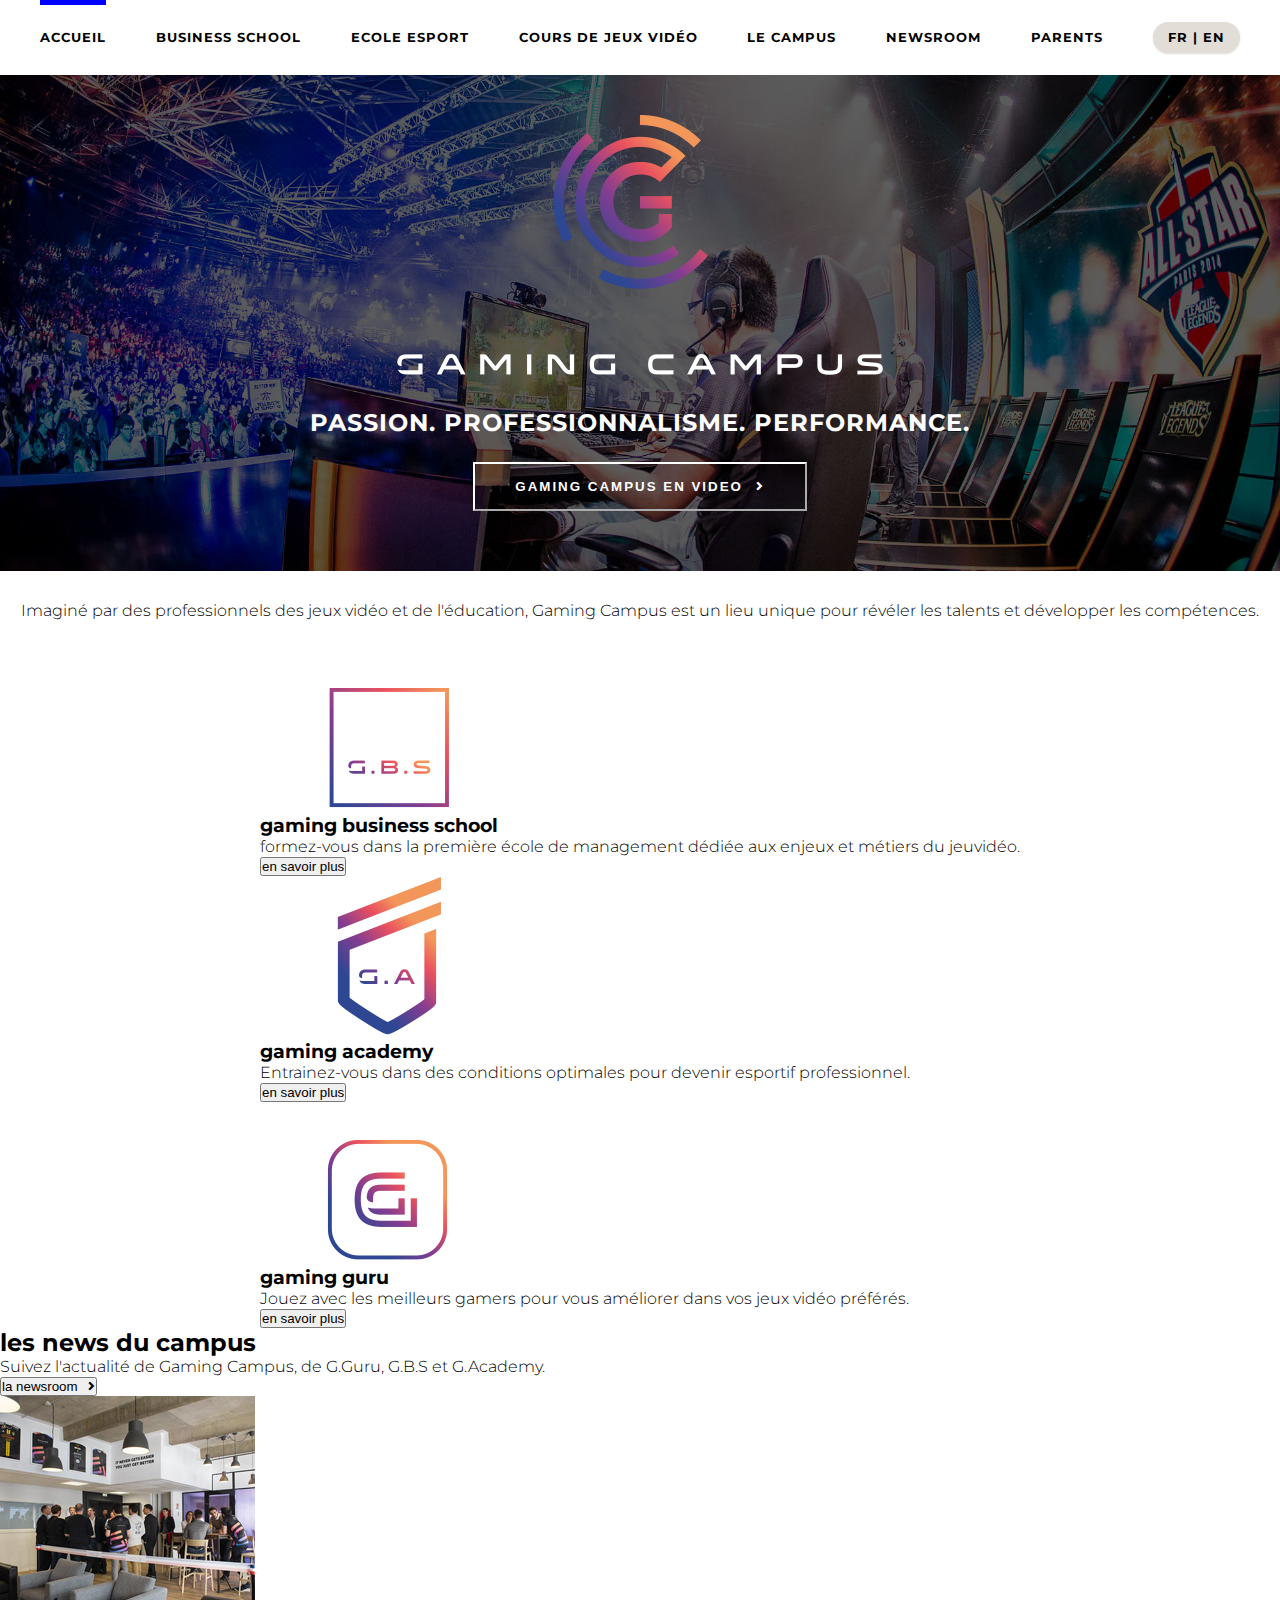
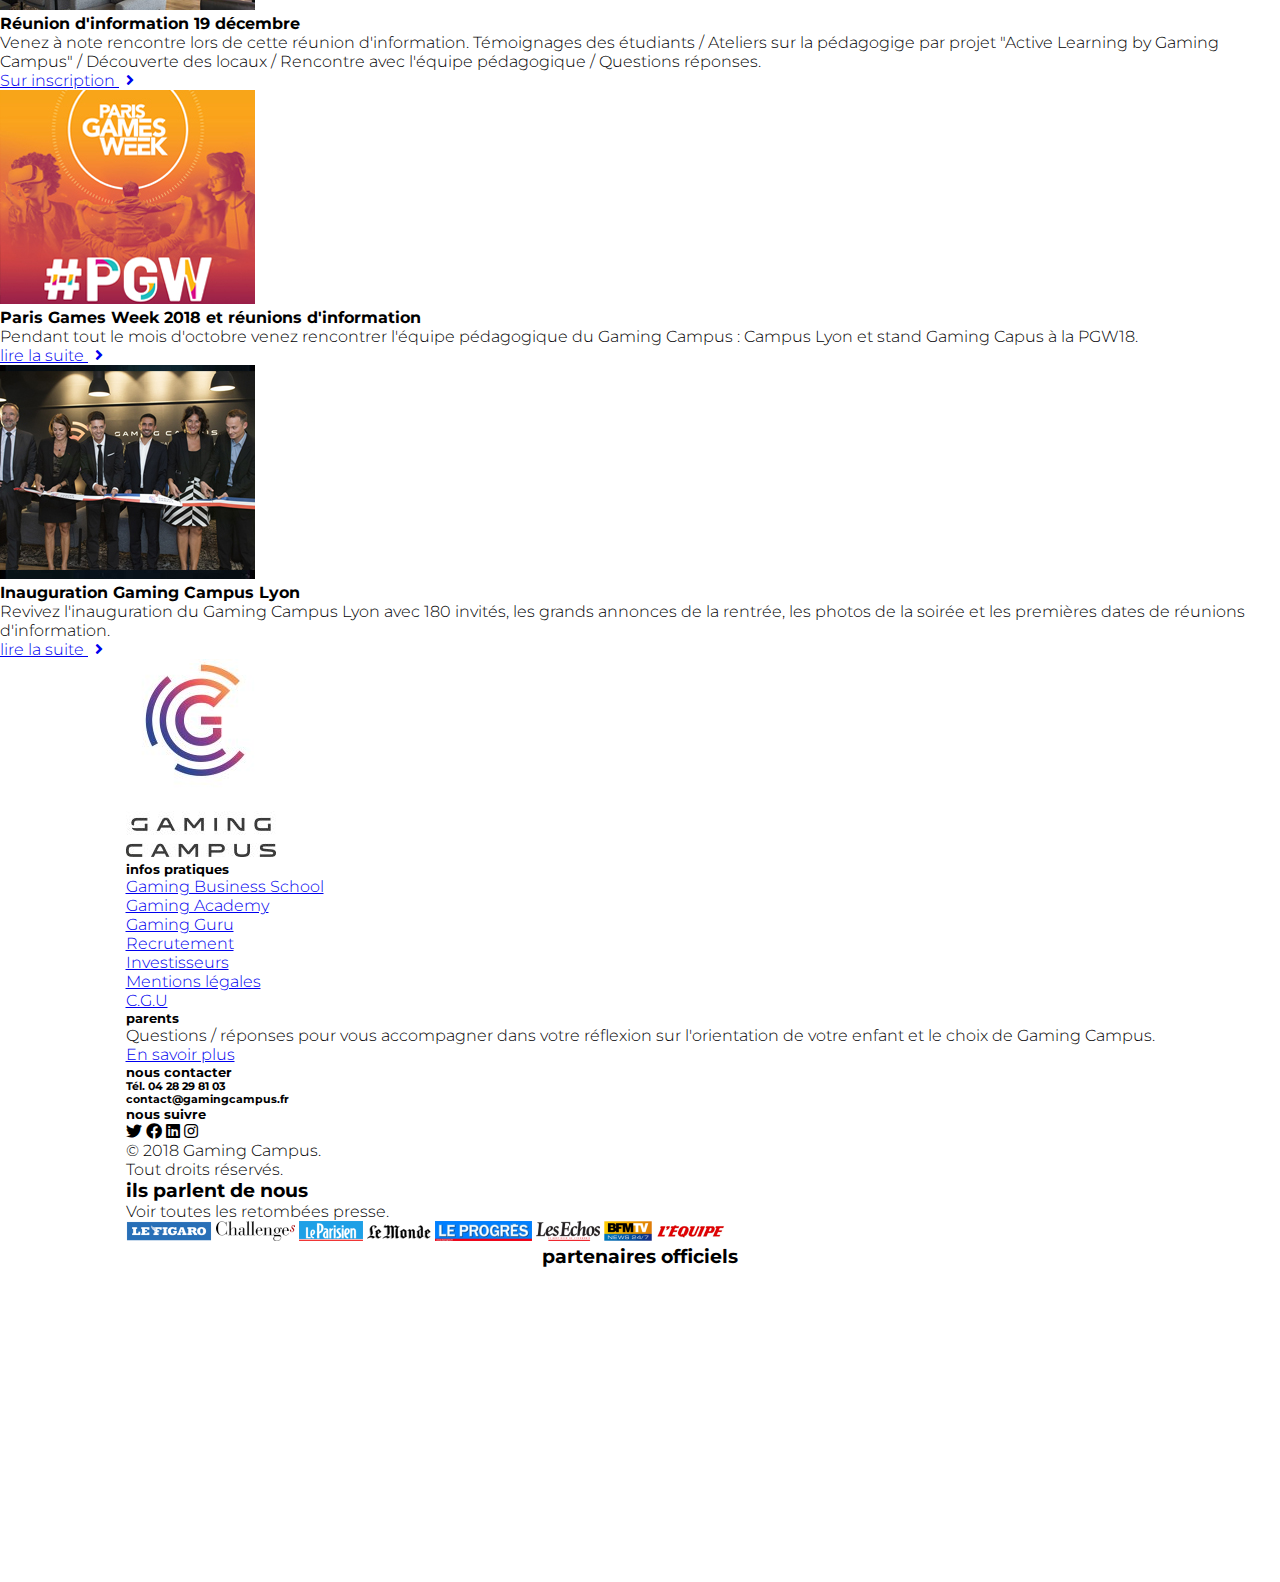
==== Gaming_campus_projet/index.html @ 938eead1 "Add files via upload" ====
<!DOCTYPE html>
<html lang="fr">

<head>
  <meta charset="UTF-8">
  <meta name="viewport" content="width=device-width, initial-scale=1.0">
  <meta http-equiv="X-UA-Compatible" content="ie=edge">

  <title>TP5 - Gaming Campus</title>

  <link rel="stylesheet" href="https://use.fontawesome.com/releases/v5.8.2/css/all.css">
  <link href="./style.css" rel="stylesheet">
</head>

<body>
  
  <nav class="navbar">
    <ul class="navbar_list">
      <li class="navbar-item active">Accueil</li>
      <li class="navbar-item">business school</li>
      <li class="navbar-item">ecole esport</li>
      <li class="navbar-item">cours de jeux vidéo</li>
      <li class="navbar-item">le campus</li>
      <li class="navbar-item">newsroom</li>
      <li class="navbar-item">parents</li>
      <li id="language">FR | EN</li>
    </ul>
  </nav>
  <header class="main-header">
      <img class="logo" src="./assets/img/logo-gc-hero.png" alt="logo">
      <div class="header-text">
        <h1 class="header-title">passion. professionnalisme. performance.</h1>
        <button class="header-btn">gaming campus en video <i class="fas fa-angle-right"></i></button>
      </div>
  </header>

  <div class="header-text">
    <p>Imaginé par des professionnels des jeux vidéo et de l'éducation, Gaming Campus est un lieu unique pour révéler
      les talents et développer les compétences.</p>
  </div>

  <section class="icon-part">
    <div class="icon-part-container">
      <div class="list-icon-part">
        <div class="lip-logo">
          <img src="./assets/img/logo-gbs-home.png" alt="logo GBS">
        </div>
        <h3>gaming business school</h3>
        <p>formez-vous dans la première école de management dédiée aux enjeux et métiers du jeuvidéo.</p>
        <button>en savoir plus</button>
      </div>
      <div class="list-icon-part">
        <div class="lip-logo">
          <img src="./assets/img/logo-ga-home.png" alt="logo gaming academy">
        </div>
        <h3>gaming academy</h3>
        <p>Entrainez-vous dans des conditions optimales pour devenir esportif professionnel.</p>
        <button>en savoir plus</button>
      </div>
      <div class="list-icon-part">
        <div class="lip-logo">
          <img src="./assets/img/logo-gg-home.png" alt="logo gaming guru">
        </div>
        <h3>gaming guru</h3>
        <p>Jouez avec les meilleurs gamers pour vous améliorer dans vos jeux vidéo préférés.</p>
        <button>en savoir plus</button>
      </div>
    </div>
  </section>

  <section class="news-part">
    <div class="header-news">
      <div class="left-part">
        <h2>les news du campus</h2>
        <p>Suivez l'actualité de Gaming Campus, de G.Guru, G.B.S et G.Academy.</p>
      </div>
      <div class="right-part">
        <button>la newsroom <i class="fas fa-angle-right"></i></button>
      </div>
    </div>
    <div class="main-news">
      <div class="main-news-container">
        <div>
          <div class="mn-pic">
            <img src="./assets/img/ri8decembre.jpg" alt="réunion d'information">
          </div>
          <h4>Réunion d'information 19 décembre</h4>
          <p>Venez à note rencontre lors de cette réunion d'information. Témoignages des étudiants / Ateliers sur la
            pédagogige par projet "Active Learning by Gaming Campus" / Découverte des locaux / Rencontre avec l'équipe
            pédagogique / Questions réponses.</p>
          <div class="link">
            <a href="#">Sur inscription <i class="fas fa-angle-right"></i></a>
          </div>
        </div>
        <div>
          <div class="mn-pic">
            <img src="./assets/img/pgw18home.jpg" alt="pgw 2018">
          </div>
          <h4>Paris Games Week 2018 et réunions d'information</h4>
          <p>Pendant tout le mois d'octobre venez rencontrer l'équipe pédagogique du Gaming Campus : Campus Lyon et
            stand Gaming Capus à la PGW18.</p>
          <div class="link">
            <a href="#">lire la suite <i class="fas fa-angle-right"></i></a>
          </div>
        </div>
        <div>
          <div class="mn-pic">
            <img src="./assets/img/inauguration_gaming_campus_photo.jpg" alt="inauguration GC Lyon">
          </div>
          <h4>Inauguration Gaming Campus Lyon</h4>
          <p>Revivez l'inauguration du Gaming Campus Lyon avec 180 invités, les grands annonces de la rentrée, les
            photos de la soirée et les premières dates de réunions d'information.</p>
          <div class="link">
            <a href="#">lire la suite <i class="fas fa-angle-right"></i></a>
          </div>
        </div>
      </div>
    </div>
  </section>

  <section class="contact">
    <div class="contact-container">
      <div class="contact-list">
        <div class="list">
          <div id="contact-img">
            <img src="./assets/img/logo-gc-footer.jpg" alt="logo-end">
          </div>
        </div>
        <div class="list">
          <h5>infos pratiques</h5>
          <ul class="infos-p">
            <li><a href="#">Gaming Business School</a></li>
            <li><a href="#">Gaming Academy</a></li>
            <li><a href="#">Gaming Guru</a></li>
            <li><a href="#">Recrutement</a></li>
            <li><a href="#">Investisseurs</a></li>
            <li><a href="#">Mentions légales</a></li>
            <li><a href="#">C.G.U</a></li>
          </ul>
        </div>
        <div class="list">
          <h5>parents</h5>
          <p>Questions / réponses pour vous accompagner dans votre réflexion sur l'orientation de votre enfant et le
            choix de Gaming Campus.</p>
          <a href="#">En savoir plus</a>
        </div>
        <div class="list">
          <h5>nous contacter</h5>
          <h6>Tél. 04 28 29 81 03</h6>
          <h6>contact@gamingcampus.fr</h6>
          <h5 class="network">nous suivre</h5>
          <div class="footer-logos">
            <i class="fab fa-twitter"></i>
            <i class="fab fa-facebook"></i>
            <i class="fab fa-linkedin"></i>
            <i class="fab fa-instagram"></i>
          </div>
          <p class="copyright">© 2018 Gaming Campus.</p>
          <p>Tout droits réservés.</p>
        </div>
      </div>
      <div class="contact-medias">
        <div class="medias-text">
          <h3>ils parlent de nous</h3>
          <p>Voir toutes les retombées presse.</p>
        </div>
        <div class="medias-logos">
          <span class="img">
            <img src="./assets/img/figaro.png" alt="le figaro">
          </span>
          <span class="img">
            <img src="./assets/img/challenges.png" alt="challenges">
          </span>
          <span class="img">
            <img src="./assets/img/leparisien.png" alt="le parisien">
          </span>
          <span class="img">
            <img src="./assets/img/lemonde.png" alt="le monde">
          </span>
          <span class="img">
            <img src="./assets/img/progres.png" alt="le progrès">
          </span>
          <span class="img">
            <img src="./assets/img/echos.png" alt="les echos">
          </span>
          <span class="img">
            <img src="./assets/img/bfm.png" alt="BFM tv">
          </span>
          <span class="img">
            <img src="./assets/img/lepoint.png" alt="l'équipe">
          </span>
          <div class="img">
          </div>
        </div>
  </section>

  <footer>
    <h3>partenaires officiels</h3>
    <ul>
      <li><img src="./assets/img/apollo.png" alt="apollo"></li>
      <li><img src="./assets/img/chiliz.png" alt="chiliz"></li>
      <li><img src="./assets/img/omen.png" alt="omen"></li>
      <li><img src="./assets/img/joa.png" alt="joa"></li>
      <li><img src="./assets/img/zol.png" alt="zol"></li>
      <li><img src="./assets/img/maxonomic.png" alt="maxndmic"></li>
      <li><img src="./assets/img/credit-mutuel.png" alt="credit mutuel"></li>
      <li><img src="./assets/img/talent-web.png" alt="TW"></li>
      <li><img src="./assets/img/ubisoft.png" alt="ubisoft"></li>
      <li><img src="./assets/img/vitality.png" alt="vitality"></li>
    </ul>
  </footer>
</body>
</html>
---- Gaming_campus_projet/style.css ----
@import url('https://fonts.googleapis.com/css2?family=Montserrat:ital,wght@0,100..900;1,100..900&display=swap');

* {
    margin: 0;
    padding: 0;
    box-sizing: border-box;
}
li {
    list-style: none;
}
body {
    font-family: "Montserrat", sans-serif;
    font-weight: 300;
    font-size: 1rem;
    display: flex;
    flex-direction: column;
    align-items: center;
    color: black;
}
.navbar {
    max-width: 1200px;
    width: 100%;
    margin: 22px auto;
}
.navbar_list{
    display: flex;
    flex-wrap: wrap;
    justify-content: space-between;
    align-items: center;
    gap: 15px;
}
.navbar-item {
    font-size: 0.8rem;
    font-weight: bold;
    letter-spacing: 1px;
    text-transform: uppercase;
}
.active {
    position: relative;
}
.active::before {
    content: "";
    position: absolute;
    top: -30px;
    left: 0;
    height: 5px;
    width: 100%;
    color: blue;
    background-color: blue;

}
#language {
    background-color: rgb(226, 221, 215);
    border-radius: 30px;
    font-size: 0.8rem;
    font-weight: bold;
    letter-spacing: 1px;
    text-transform: upercase;
    text-align: center;
    padding: 8px 15px;
    box-shadow: 0 1px 2px 0 rgb(226, 221, 215);
}

.main-header {
    background-image: url("./assets/img/bg.jpg");
    background-repeat: no-repeat;
    background-size: cover;
    background-position: center;
    width: 100%;
}
.logo {
    text-align: center;
    display: block;
    margin: 0 auto;
    padding-top: 40px;
}
.header-text {
    text-align: center;
    padding: 30px 0;
}
.header-title {
    color: #ffffff;
    text-transform: uppercase;
    font-size: 1.5rem;
    font-weight: bold;
    letter-spacing: 1px;
}
.header-btn {
    text-align: center;
    padding: 15px 40px;
    margin-top: 25px;
    margin-bottom: 30px;
    color: #ffffff;
    font-weight: bold;
    text-transform: uppercase;
    letter-spacing: 2px;
    /* line-height: 1.4; */
    background-color: transparent;
    border-color: #ffffff;
    transition: all .3s ease;
    cursor: pointer;

}
.header-btn:hover{
    background-color: rgb(121, 169, 114);
    border: none;
}
.fa-angle-right {
    padding-left: 7px;
}
@media screen and (max-width: 425px) {
    body {
        text-align: center;
        font-weight: 200;
    }
    .navbar {
        max-width: 320px;
        /* margin: 10 auto; */
    }
    .navbar_list {
        flex-direction: column;
        justify-content: center;
        gap: 15px;
    }
}
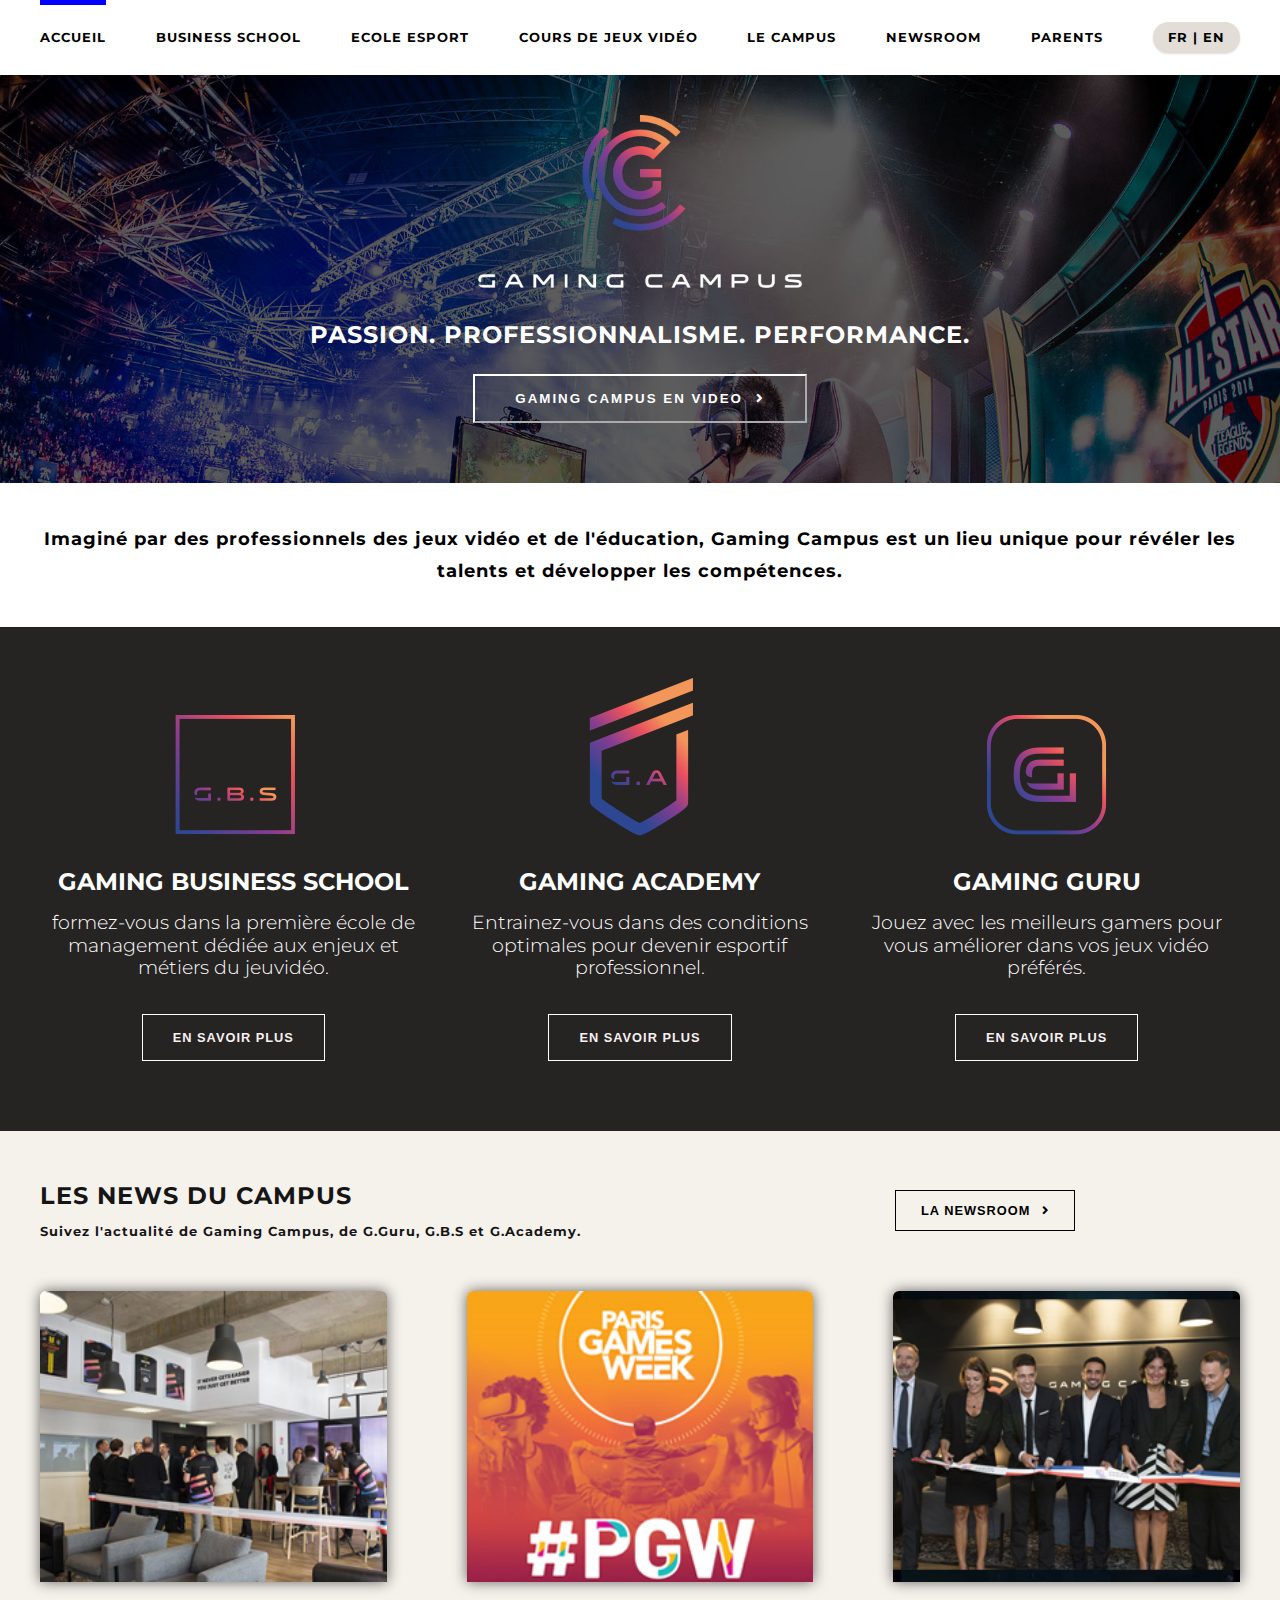
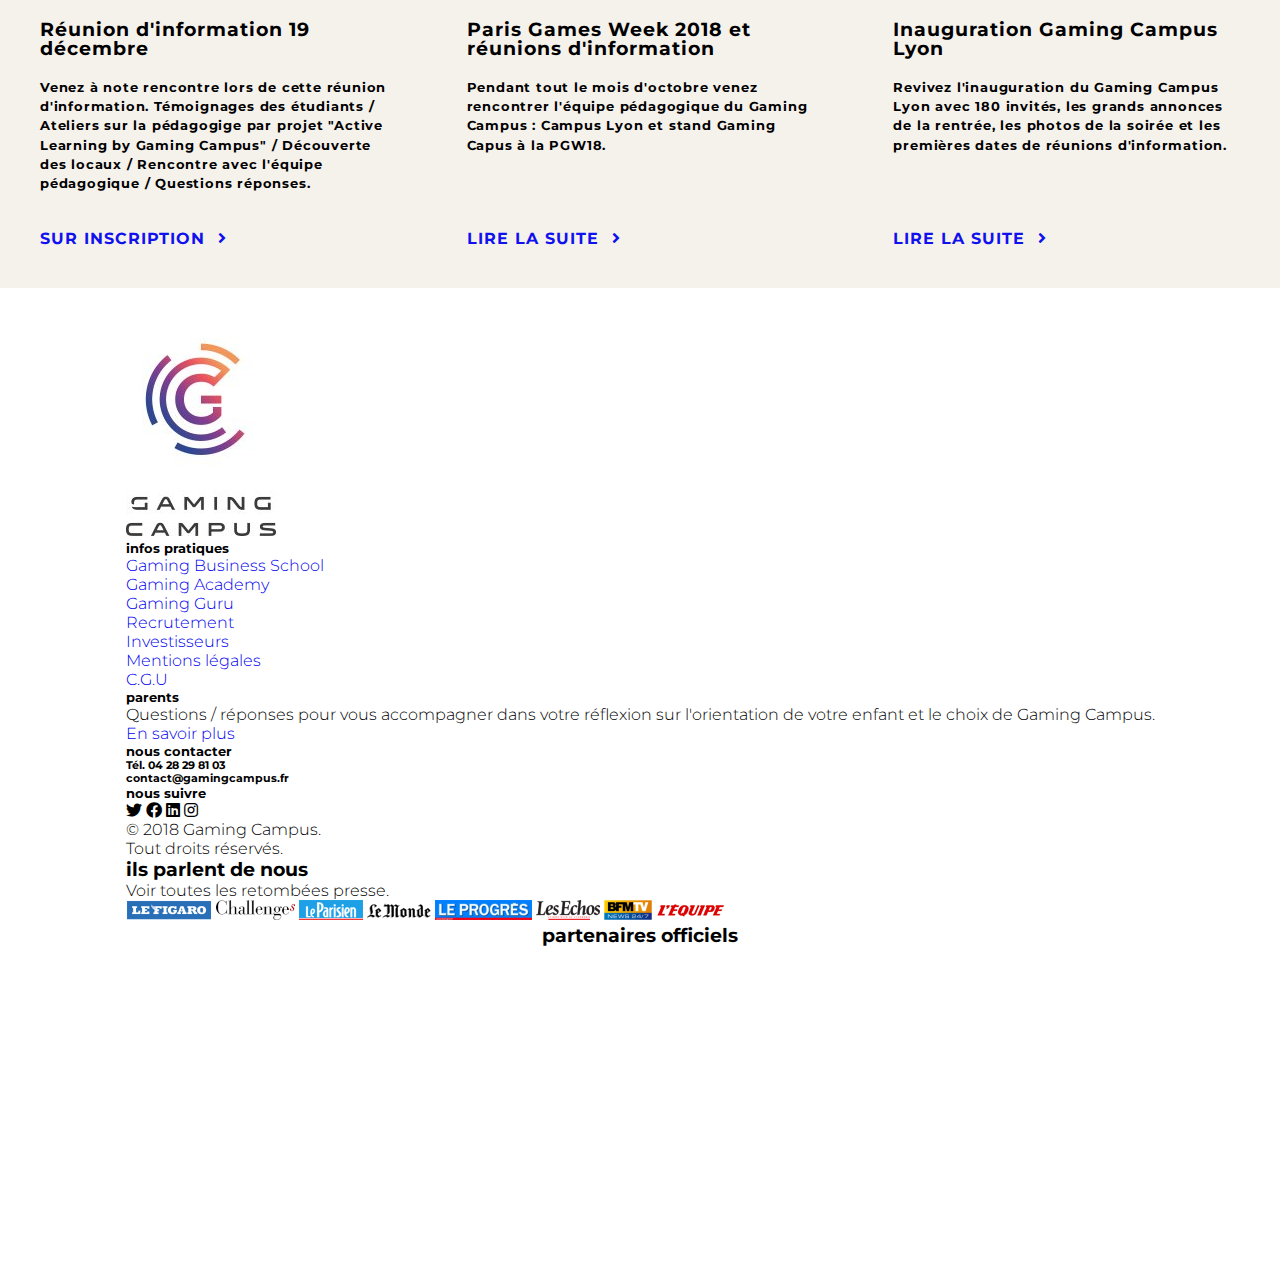
==== commit e4beeaf8: "envoi du projet" ====
--- a/Gaming_campus_projet/index.html
+++ b/Gaming_campus_projet/index.html
@@ -34,89 +34,99 @@
       </div>
   </header>
 
-  <div class="header-text">
-    <p>Imaginé par des professionnels des jeux vidéo et de l'éducation, Gaming Campus est un lieu unique pour révéler
-      les talents et développer les compétences.</p>
-  </div>
-
-  <section class="icon-part">
-    <div class="icon-part-container">
-      <div class="list-icon-part">
-        <div class="lip-logo">
-          <img src="./assets/img/logo-gbs-home.png" alt="logo GBS">
-        </div>
-        <h3>gaming business school</h3>
-        <p>formez-vous dans la première école de management dédiée aux enjeux et métiers du jeuvidéo.</p>
-        <button>en savoir plus</button>
-      </div>
-      <div class="list-icon-part">
-        <div class="lip-logo">
-          <img src="./assets/img/logo-ga-home.png" alt="logo gaming academy">
-        </div>
-        <h3>gaming academy</h3>
-        <p>Entrainez-vous dans des conditions optimales pour devenir esportif professionnel.</p>
-        <button>en savoir plus</button>
-      </div>
-      <div class="list-icon-part">
-        <div class="lip-logo">
-          <img src="./assets/img/logo-gg-home.png" alt="logo gaming guru">
-        </div>
-        <h3>gaming guru</h3>
-        <p>Jouez avec les meilleurs gamers pour vous améliorer dans vos jeux vidéo préférés.</p>
-        <button>en savoir plus</button>
+  <main>
+    <div class="container">
+      <div class="professinnel-info">
+        <p>Imaginé par des professionnels des jeux vidéo et de l'éducation, Gaming Campus est un lieu unique pour révéler
+          les talents et développer les compétences.</p>
       </div>
     </div>
-  </section>
-
-  <section class="news-part">
-    <div class="header-news">
-      <div class="left-part">
-        <h2>les news du campus</h2>
-        <p>Suivez l'actualité de Gaming Campus, de G.Guru, G.B.S et G.Academy.</p>
-      </div>
-      <div class="right-part">
-        <button>la newsroom <i class="fas fa-angle-right"></i></button>
+    <div class="icon-part">
+      <div class="icon-part-container">
+        <div class="list-icon-part">
+          <div class="lip-logo">
+            <img src="./assets/img/logo-gbs-home.png" alt="logo GBS">
+          </div>
+          <h3>gaming business school</h3>
+          <p>formez-vous dans la première école de management dédiée aux enjeux et métiers du jeuvidéo.</p>
+          <button>en savoir plus</button>
+        </div>
+        <div class="list-icon-part">
+          <div class="lip-logo">
+            <img src="./assets/img/logo-ga-home.png" alt="logo gaming academy">
+          </div>
+          <h3>gaming academy</h3>
+          <p>Entrainez-vous dans des conditions optimales pour devenir esportif professionnel.</p>
+          <button>en savoir plus</button>
+        </div>
+        <div class="list-icon-part">
+          <div class="lip-logo">
+            <img src="./assets/img/logo-gg-home.png" alt="logo gaming guru">
+          </div>
+          <h3>gaming guru</h3>
+          <p>Jouez avec les meilleurs gamers pour vous améliorer dans vos jeux vidéo préférés.</p>
+          <button>en savoir plus</button>
+        </div>
       </div>
     </div>
-    <div class="main-news">
-      <div class="main-news-container">
-        <div>
-          <div class="mn-pic">
-            <img src="./assets/img/ri8decembre.jpg" alt="réunion d'information">
-          </div>
-          <h4>Réunion d'information 19 décembre</h4>
-          <p>Venez à note rencontre lors de cette réunion d'information. Témoignages des étudiants / Ateliers sur la
-            pédagogige par projet "Active Learning by Gaming Campus" / Découverte des locaux / Rencontre avec l'équipe
-            pédagogique / Questions réponses.</p>
-          <div class="link">
-            <a href="#">Sur inscription <i class="fas fa-angle-right"></i></a>
-          </div>
-        </div>
-        <div>
-          <div class="mn-pic">
-            <img src="./assets/img/pgw18home.jpg" alt="pgw 2018">
-          </div>
-          <h4>Paris Games Week 2018 et réunions d'information</h4>
-          <p>Pendant tout le mois d'octobre venez rencontrer l'équipe pédagogique du Gaming Campus : Campus Lyon et
-            stand Gaming Capus à la PGW18.</p>
-          <div class="link">
-            <a href="#">lire la suite <i class="fas fa-angle-right"></i></a>
-          </div>
-        </div>
-        <div>
-          <div class="mn-pic">
-            <img src="./assets/img/inauguration_gaming_campus_photo.jpg" alt="inauguration GC Lyon">
-          </div>
-          <h4>Inauguration Gaming Campus Lyon</h4>
-          <p>Revivez l'inauguration du Gaming Campus Lyon avec 180 invités, les grands annonces de la rentrée, les
-            photos de la soirée et les premières dates de réunions d'information.</p>
-          <div class="link">
-            <a href="#">lire la suite <i class="fas fa-angle-right"></i></a>
-          </div>
-        </div>
-      </div>
-    </div>
-  </section>
+    <section class="news-part">
+      <div class="header-news">
+        <div class="left-part">
+          <h2>les news du campus</h2>
+          <p>Suivez l'actualité de Gaming Campus, de G.Guru, G.B.S et G.Academy.</p>
+        </div>
+        <div class="right-part">
+          <button>la newsroom <i class="fas fa-angle-right"></i></button>
+        </div>
+      </div>
+      <div class="main-news">
+        <div class="main-news-container">
+          <div class="card">
+            <div class="mn-pic">
+              <img src="./assets/img/ri8decembre.jpg" alt="réunion d'information">
+            </div>
+            <div>
+              <h4>Réunion d'information 19 décembre</h4>
+              <p>Venez à note rencontre lors de cette réunion d'information. Témoignages des étudiants / Ateliers sur la
+              pédagogige par projet "Active Learning by Gaming Campus" / Découverte des locaux / Rencontre avec l'équipe
+              pédagogique / Questions réponses.</p>
+            </div>
+            <div class="link">
+              <a href="#">Sur inscription <i class="fas fa-angle-right"></i></a>
+            </div>
+          </div>
+          <div class="card">
+            <div class="mn-pic">
+              <img src="./assets/img/pgw18home.jpg" alt="pgw 2018">
+            </div>
+            <div>
+              <h4>Paris Games Week 2018 et réunions d'information</h4>
+              <p>Pendant tout le mois d'octobre venez rencontrer l'équipe pédagogique du Gaming Campus : Campus Lyon et
+              stand Gaming Capus à la PGW18.</p>
+            </div>
+            <div class="link">
+              <a href="#">lire la suite <i class="fas fa-angle-right"></i></a>
+            </div>
+          </div>
+          <div class="card">
+            <div class="mn-pic">
+              <img src="./assets/img/inauguration_gaming_campus_photo.jpg" alt="inauguration GC Lyon">
+            </div>
+            <div>
+              <h4>Inauguration Gaming Campus Lyon</h4>
+              <p>Revivez l'inauguration du Gaming Campus Lyon avec 180 invités, les grands annonces de la rentrée, les
+              photos de la soirée et les premières dates de réunions d'information.</p>
+            </div>
+            <div class="link">
+              <a href="#">lire la suite <i class="fas fa-angle-right"></i></a>
+            </div>
+          </div>
+        </div>
+      </div>
+    </section>
+  </main>
+
+
 
   <section class="contact">
     <div class="contact-container">
--- a/Gaming_campus_projet/style.css
+++ b/Gaming_campus_projet/style.css
@@ -1,125 +1,384 @@
-@import url('https://fonts.googleapis.com/css2?family=Montserrat:ital,wght@0,100..900;1,100..900&display=swap');
-
-* {
-    margin: 0;
-    padding: 0;
-    box-sizing: border-box;
-}
-li {
-    list-style: none;
-}
-body {
-    font-family: "Montserrat", sans-serif;
-    font-weight: 300;
-    font-size: 1rem;
-    display: flex;
-    flex-direction: column;
-    align-items: center;
-    color: black;
-}
-.navbar {
-    max-width: 1200px;
-    width: 100%;
-    margin: 22px auto;
-}
-.navbar_list{
-    display: flex;
-    flex-wrap: wrap;
-    justify-content: space-between;
-    align-items: center;
-    gap: 15px;
-}
-.navbar-item {
-    font-size: 0.8rem;
-    font-weight: bold;
-    letter-spacing: 1px;
-    text-transform: uppercase;
-}
-.active {
-    position: relative;
-}
-.active::before {
-    content: "";
-    position: absolute;
-    top: -30px;
-    left: 0;
-    height: 5px;
-    width: 100%;
-    color: blue;
-    background-color: blue;
-
-}
-#language {
-    background-color: rgb(226, 221, 215);
-    border-radius: 30px;
-    font-size: 0.8rem;
-    font-weight: bold;
-    letter-spacing: 1px;
-    text-transform: upercase;
-    text-align: center;
-    padding: 8px 15px;
-    box-shadow: 0 1px 2px 0 rgb(226, 221, 215);
-}
-
-.main-header {
-    background-image: url("./assets/img/bg.jpg");
-    background-repeat: no-repeat;
-    background-size: cover;
-    background-position: center;
-    width: 100%;
-}
-.logo {
-    text-align: center;
-    display: block;
-    margin: 0 auto;
-    padding-top: 40px;
-}
-.header-text {
-    text-align: center;
-    padding: 30px 0;
-}
-.header-title {
-    color: #ffffff;
-    text-transform: uppercase;
-    font-size: 1.5rem;
-    font-weight: bold;
-    letter-spacing: 1px;
-}
-.header-btn {
-    text-align: center;
-    padding: 15px 40px;
-    margin-top: 25px;
-    margin-bottom: 30px;
-    color: #ffffff;
-    font-weight: bold;
-    text-transform: uppercase;
-    letter-spacing: 2px;
-    /* line-height: 1.4; */
-    background-color: transparent;
-    border-color: #ffffff;
-    transition: all .3s ease;
-    cursor: pointer;
-
-}
-.header-btn:hover{
-    background-color: rgb(121, 169, 114);
-    border: none;
-}
-.fa-angle-right {
-    padding-left: 7px;
-}
-@media screen and (max-width: 425px) {
-    body {
-        text-align: center;
-        font-weight: 200;
-    }
-    .navbar {
-        max-width: 320px;
-        /* margin: 10 auto; */
-    }
-    .navbar_list {
-        flex-direction: column;
-        justify-content: center;
-        gap: 15px;
-    }
+@import url('https://fonts.googleapis.com/css2?family=Montserrat:ital,wght@0,100..900;1,100..900&display=swap');
+
+* {
+    margin: 0;
+    padding: 0;
+    box-sizing: border-box;
+}
+li {
+    list-style: none;
+}
+body {
+    font-family: "Montserrat", sans-serif;
+    font-weight: 300;
+    font-size: 1rem;
+    display: flex;
+    flex-direction: column;
+    align-items: center;
+    color: black;
+    height: 100vh;
+    width: 100vw;
+}
+.navbar {
+    max-width: 1200px;
+    width: 100%;
+    margin: 22px auto;
+}
+.navbar_list{
+    display: flex;
+    flex-wrap: wrap;
+    justify-content: space-between;
+    align-items: center;
+    gap: 15px;
+}
+.navbar-item {
+    font-size: 0.8rem;
+    font-weight: bold;
+    letter-spacing: 1px;
+    text-transform: uppercase;
+}
+.active {
+    position: relative;
+}
+.active::before {
+    content: "";
+    position: absolute;
+    top: -30px;
+    left: 0;
+    height: 5px;
+    width: 100%;
+    color: blue;
+    background-color: blue;
+
+}
+#language {
+    background-color: rgb(226, 221, 215);
+    border-radius: 30px;
+    font-size: 0.8rem;
+    font-weight: bold;
+    letter-spacing: 1px;
+    text-transform: upercase;
+    text-align: center;
+    padding: 8px 15px;
+    box-shadow: 0 1px 2px 0 rgb(226, 221, 215);
+}
+/* header{
+    position: relative;
+} */
+
+.main-header {
+    background-image: url("./assets/img/bg.jpg");
+    background-repeat: no-repeat;
+    background-size: cover;
+    background-position: center;
+    width: 100%;
+    background-attachment: fixed;
+}
+.logo {
+    text-align: center;
+    display: block;
+    width: 400px;
+    margin: 0 auto;
+    padding-top: 40px;
+}
+.header-text {
+    text-align: center;
+    padding: 30px 0;
+}
+.header-title {
+    color: #ffffff;
+    text-transform: uppercase;
+    font-size: 1.5rem;
+    font-weight: bold;
+    letter-spacing: 1px;
+}
+.header-btn {
+    text-align: center;
+    padding: 15px 40px;
+    margin-top: 25px;
+    margin-bottom: 30px;
+    color: #ffffff;
+    font-weight: bold;
+    text-transform: uppercase;
+    letter-spacing: 2px;
+    /* line-height: 1.4; */
+    background-color: transparent;
+    border-color: #ffffff;
+    transition: all .3s ease;
+    cursor: pointer;
+
+}
+.header-btn:hover{
+    background-color: rgb(121, 169, 114);
+    border: none;
+}
+.fa-angle-right {
+    padding-left: 7px;
+}
+
+
+.container {
+    max-width: 1200px;
+    margin: 0 auto;
+}
+.professinnel-info {
+    text-align: center;
+    margin: 40px 0;
+}
+.professinnel-info p {
+    font-weight: bold;
+    font-size: 1.1rem;
+    letter-spacing: 1px;
+    line-height: 2rem;
+}
+
+.icon-part{
+    background-color: rgb(38, 35, 35);
+    width: 100vw;
+}
+.icon-part-container {
+    margin: 0 auto;
+    max-width: 1200px;
+    display: grid;
+    grid-template-columns: repeat(3, 1fr);
+    column-gap: 20px;
+    /* margin-top: 35px; */
+}
+.list-icon-part{
+    margin: 50px 0;
+    color: #ffffff;
+    text-align: center;
+}
+.lip-logo {
+    display: flex;
+    justify-content: center;
+}
+.list-icon-part h3 {
+    padding-top: 30px;
+    padding-bottom: 15px;
+    text-transform: uppercase;
+    font-size: 1.5rem;
+}
+.list-icon-part p {
+    font-size: 1.2rem;
+    line-height: 1.4rem;
+}
+.list-icon-part button {
+    margin-top: 35px;
+    text-align: center;
+    text-transform: uppercase;
+    font-size: 0.8rem;
+    background-color: transparent;
+    border: 1px solid #ffffff;
+    padding: 15px 30px;
+    color: #f7f1f1;
+    letter-spacing: 1px;
+    font-weight: bold;
+    margin-bottom: 20px;
+    transition: all .3s ease;
+    cursor: pointer;
+}
+.list-icon-part button:hover{
+    border: none;
+    background-color: rgb(121, 169, 114);
+}
+
+.news-part {
+    background-color: rgb(245 241 235);
+    width: 100vw;
+}
+.header-news {
+    max-width: 1200px;
+    margin: 0 auto;
+    display: grid;
+    grid-template-columns: 70% 30%;
+    align-items: center;
+    column-gap: 15px;
+    padding-top: 50px;
+}
+.left-part h2 {
+    text-transform: uppercase;
+    font-size: 1.5rem;
+    letter-spacing: 1px;
+    color: rgb(22, 21, 21);
+    /* line-height: 1.2px; */
+}
+.left-part p {
+    font-size: 0.8rem;
+    letter-spacing: 1px;
+    color: rgb(22, 21, 21);
+    font-weight: bold;
+    padding-top: 12px;
+    line-height: 1.2rem; 
+}
+.right-part button {
+    text-align: center;
+    background-color: transparent;
+    text-transform: uppercase;
+    border: 1px solid #000000;
+    padding: 12px 25px;
+    color: #000000;
+    font-size: 0.8rem;
+    letter-spacing: 1px;
+    font-weight: bold;
+}
+
+.main-news {
+    margin: 50px 0;
+}
+.main-news-container {
+    max-width: 1200px;
+    margin: 0 auto;
+    display: grid;
+    grid-template-columns: repeat(3, 1fr);
+    column-gap: 80px;
+}
+.mn-pic img{
+    border-top-left-radius: 6px;
+    border-top-right-radius:6px;
+    /* overflow: hidden; */
+    width: 100%;
+    box-shadow:  0px 0px 14px rgb(100 99 96);
+}
+.card {
+   display: grid;
+   grid-template-rows: 50% 30% 20%;
+   /* align-items: center; */
+   row-gap: 30px; */
+} 
+.card h4 {
+    text-align: start;
+    /* padding-top: 25px; */
+    font-size: 1.2rem;
+    letter-spacing: 1px;
+    line-height: 1.2rem;
+}
+.card p {
+    text-align: start;
+    padding-top: 20px;
+    font-size: 0.8rem;
+    letter-spacing: 0.8px;
+    line-height: 1.2rem;
+    font-weight: bold;
+    /* padding-bottom: 50px;  */
+}
+a {
+    text-decoration: none;
+}
+.link {
+    margin-bottom: 50px;
+} 
+.link a {
+    display: block;
+    border: none;
+    color: rgb(17, 17, 238);
+    font-size: 1rem;
+    text-transform: uppercase;
+    letter-spacing: 1px;
+    background-color: transparent;
+    font-weight: bold;
+    /* padding-top: 40px; */
+    transition: all .3s ease; 
+    cursor: pointer;
+    
+}
+.link a:hover {
+    text-align: center;
+    border: 1px solid #181717;  
+    padding: 12px 15px; 
+} 
+@media screen and (max-width: 425px) {
+    body {
+        text-align: center;
+        font-weight: 200;
+    }
+    .navbar {
+        max-width: 320px;
+        /* margin: 10 auto; */
+    }
+    .navbar_list {
+        flex-direction: column;
+        justify-content: center;
+        gap: 15px;
+    }
+
+    /* .main-header {
+        max-width: 320px;
+    } */
+
+    .logo {
+        padding-top: 25px;
+        width: 250px;
+    }
+    .header-title {
+        font-size: 1rem;
+    }
+    .header-btn {
+        padding: 12px 20px;
+        font-size: 0.8rem;
+    }
+    .fa-angle-right {
+        padding-left: 5px;
+    }
+
+
+    .professinnel-info {
+        margin: 25px 20px;
+    }
+    .professinnel-info p {
+        font-size: 0.8rem;
+        line-height: 1.2rem;
+        letter-spacing: 0.8px;
+    }
+    .icon-part-container {
+        grid-template-columns: 1fr;
+        margin: 0 30px;
+        /* gap: 25px; */
+    }
+    .list-icon-part{
+        margin: 40px 0;
+    }
+    .list-icon-part h3 {
+        font-size: 1rem;
+    }
+    .list-icon-part p {
+        font-size: 1.2rem;
+    }
+    .header-news {
+        grid-template-columns: 1fr;
+    }
+    .left-part p {
+        text-align: start;
+        padding-left: 6px;
+        font-size: 0.8rem;
+        letter-spacing: 0.6px;
+    }
+    .right-part button {
+        margin-top: 20px;
+    }
+    .main-news-container {
+        text-align: center;
+        grid-template-columns: 1fr;
+        /* row-gap: 40px; */
+    }
+    .mn-pic img{
+        width: 50%;
+    }
+    .card {
+        display: flex;
+        flex-direction: column;
+    }
+    .card h4 {
+        font-size: 0.9rem;
+        padding-left: 30px;
+        margin: 0;
+    }
+    .card p {
+        padding-top: 15px;
+        padding-left: 30px;
+    }
+    .link a {
+        text-align: start;
+        padding-left: 30px;     
+    }
 }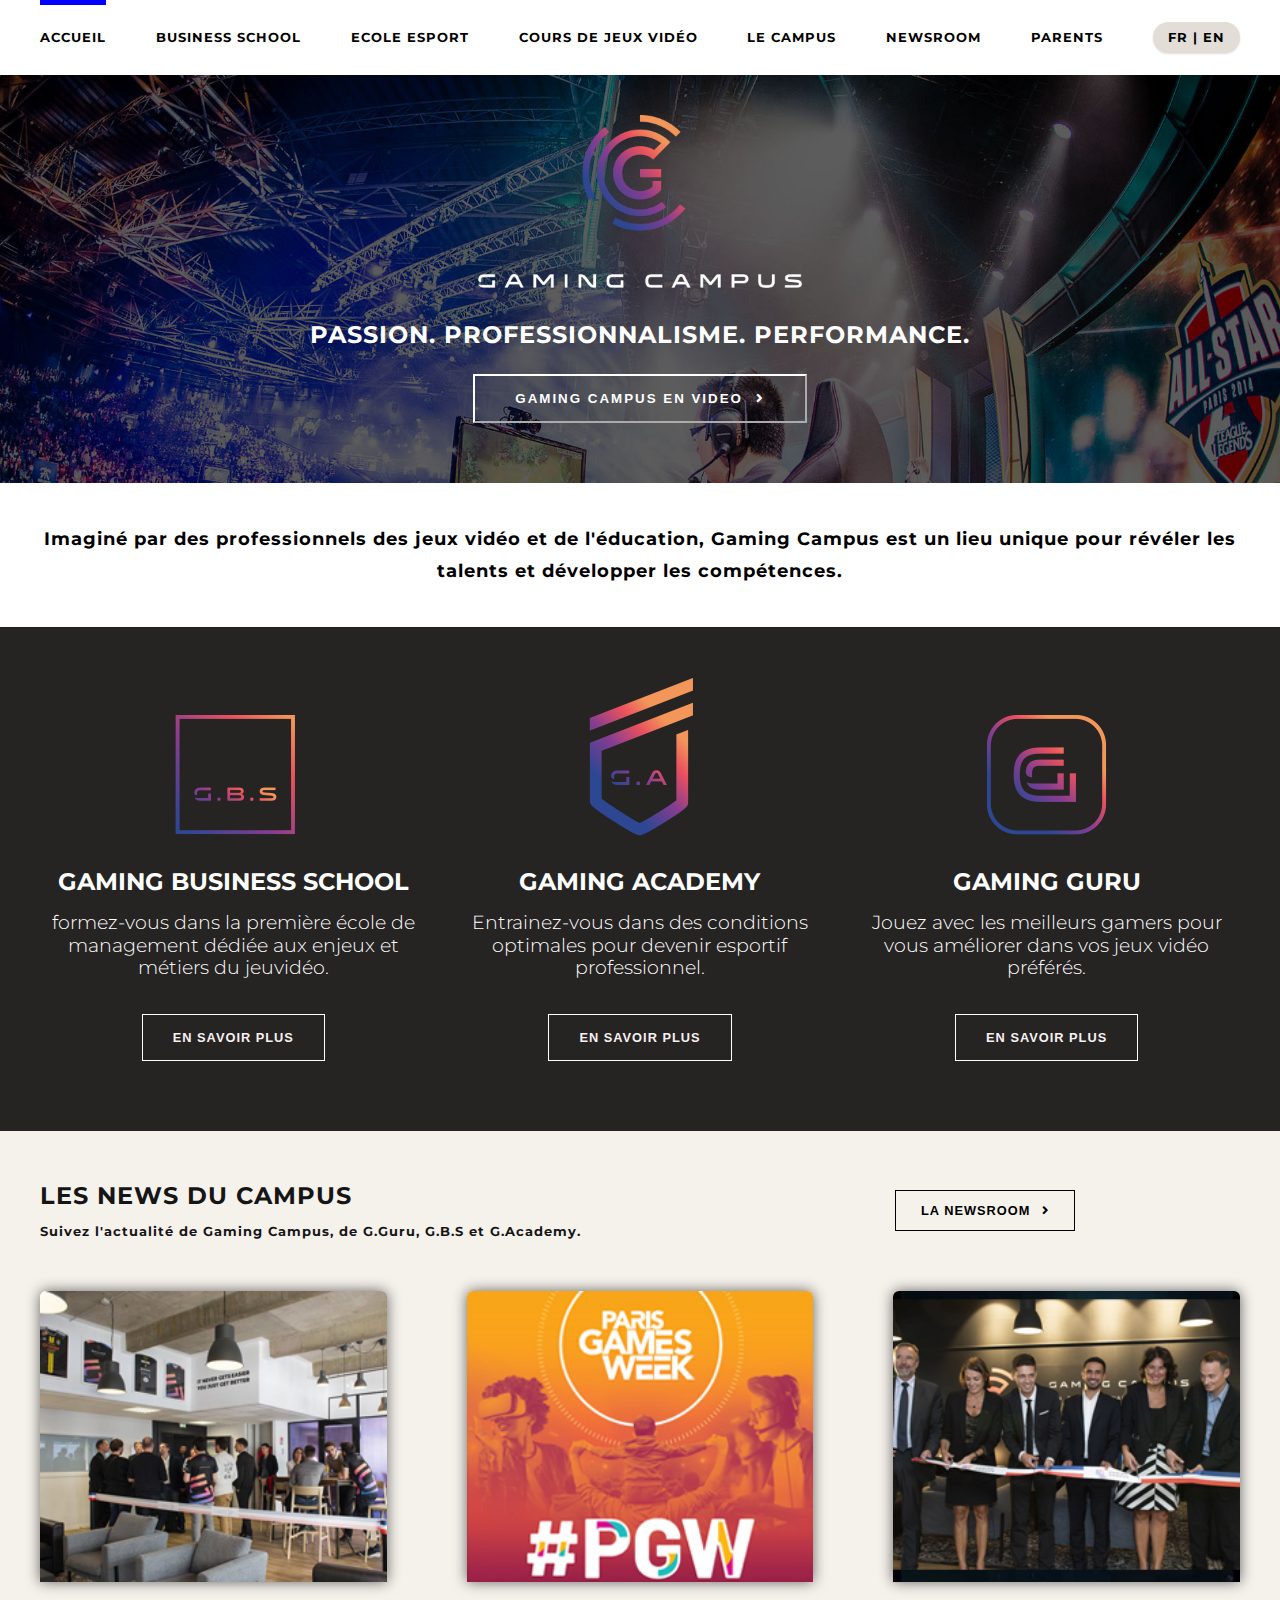
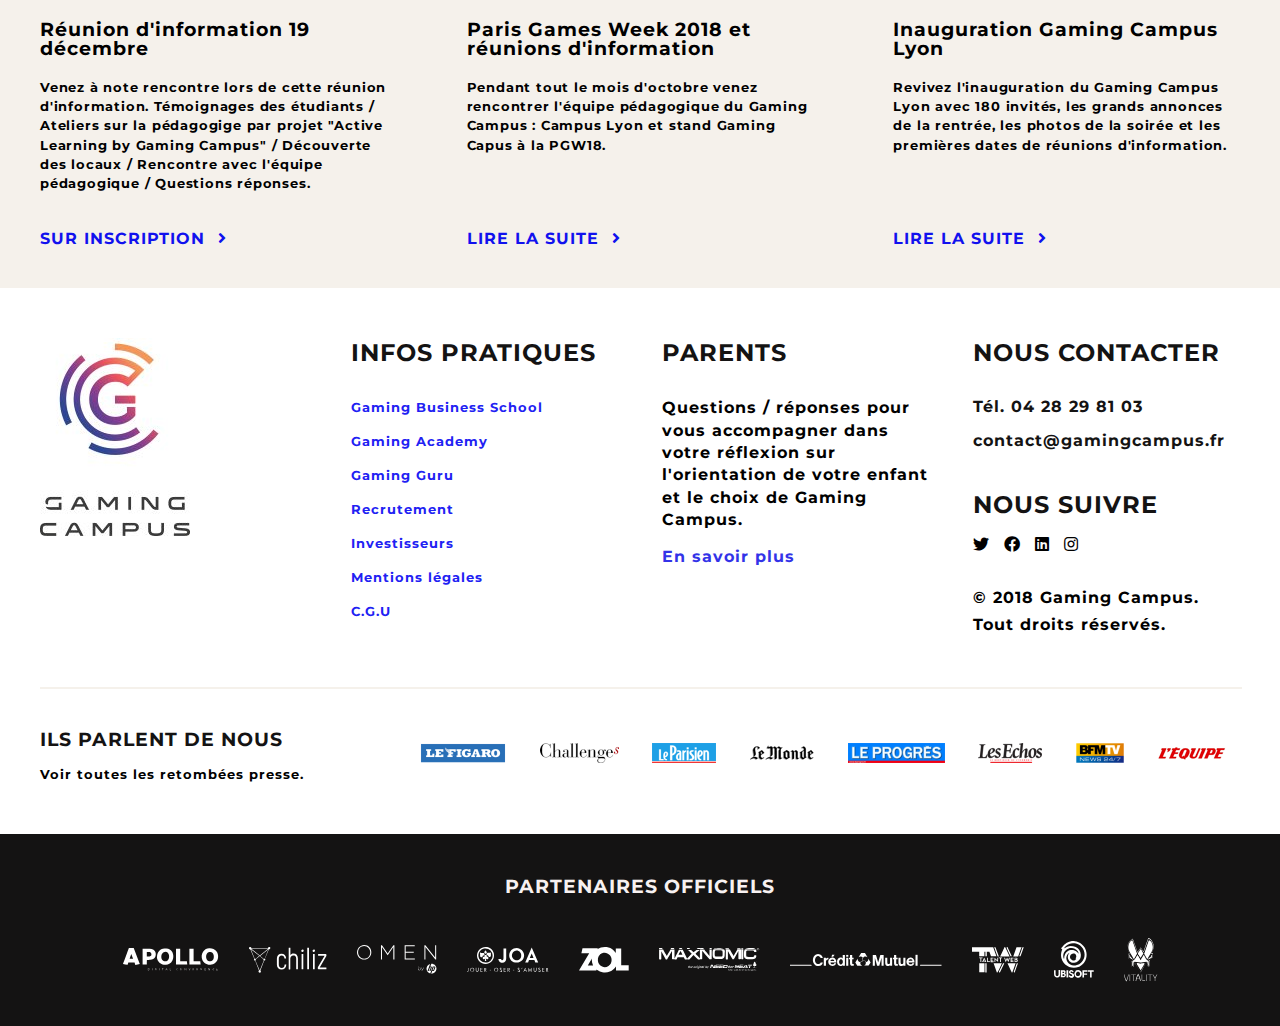
==== commit ec7bdbfc: "projet finit" ====
--- a/Gaming_campus_projet/index.html
+++ b/Gaming_campus_projet/index.html
@@ -124,86 +124,82 @@
         </div>
       </div>
     </section>
+    <section class="contact">
+      <div class="contact-container">
+        <div class="contact-list">
+          <div class="list">
+            <div id="contact-img">
+              <img src="./assets/img/logo-gc-footer.jpg" alt="logo-end">
+            </div>
+          </div>
+          <div class="list">
+            <h5>infos pratiques</h5>
+            <ul class="infos-p">
+              <li><a href="#">Gaming Business School</a></li>
+              <li><a href="#">Gaming Academy</a></li>
+              <li><a href="#">Gaming Guru</a></li>
+              <li><a href="#">Recrutement</a></li>
+              <li><a href="#">Investisseurs</a></li>
+              <li><a href="#">Mentions légales</a></li>
+              <li><a href="#">C.G.U</a></li>
+            </ul>
+          </div>
+          <div class="list">
+            <h5>parents</h5>
+            <p>Questions / réponses pour vous accompagner dans votre réflexion sur l'orientation de votre enfant et le
+              choix de Gaming Campus.</p>
+            <a href="#">En savoir plus</a>
+          </div>
+          <div class="list">
+            <h5>nous contacter</h5>
+            <h6>Tél. 04 28 29 81 03</h6>
+            <h6>contact@gamingcampus.fr</h6>
+            <h5 class="network">nous suivre</h5>
+            <div class="footer-logos">
+              <i class="fab fa-twitter"></i>
+              <i class="fab fa-facebook"></i>
+              <i class="fab fa-linkedin"></i>
+              <i class="fab fa-instagram"></i>
+            </div>
+            <p class="copyright">© 2018 Gaming Campus.</p>
+            <p class="droit">Tout droits réservés.</p>
+          </div>
+        </div>
+        <div class="contact-medias">
+          <div class="medias-text">
+            <h3>ils parlent de nous</h3>
+            <p>Voir toutes les retombées presse.</p>
+          </div>
+          <div class="medias-logos">
+            <span class="img">
+              <img src="./assets/img/figaro.png" alt="le figaro">
+            </span>
+            <span class="img">
+              <img src="./assets/img/challenges.png" alt="challenges">
+            </span>
+            <span class="img">
+              <img src="./assets/img/leparisien.png" alt="le parisien">
+            </span>
+            <span class="img">
+              <img src="./assets/img/lemonde.png" alt="le monde">
+            </span>
+            <span class="img">
+              <img src="./assets/img/progres.png" alt="le progrès">
+            </span>
+            <span class="img">
+              <img src="./assets/img/echos.png" alt="les echos">
+            </span>
+            <span class="img">
+              <img src="./assets/img/bfm.png" alt="BFM tv">
+            </span>
+            <span class="img">
+              <img src="./assets/img/lepoint.png" alt="l'équipe">
+            </span>
+            <div class="img">
+            </div>
+          </div>
+    </section>
   </main>
-
-
-
-  <section class="contact">
-    <div class="contact-container">
-      <div class="contact-list">
-        <div class="list">
-          <div id="contact-img">
-            <img src="./assets/img/logo-gc-footer.jpg" alt="logo-end">
-          </div>
-        </div>
-        <div class="list">
-          <h5>infos pratiques</h5>
-          <ul class="infos-p">
-            <li><a href="#">Gaming Business School</a></li>
-            <li><a href="#">Gaming Academy</a></li>
-            <li><a href="#">Gaming Guru</a></li>
-            <li><a href="#">Recrutement</a></li>
-            <li><a href="#">Investisseurs</a></li>
-            <li><a href="#">Mentions légales</a></li>
-            <li><a href="#">C.G.U</a></li>
-          </ul>
-        </div>
-        <div class="list">
-          <h5>parents</h5>
-          <p>Questions / réponses pour vous accompagner dans votre réflexion sur l'orientation de votre enfant et le
-            choix de Gaming Campus.</p>
-          <a href="#">En savoir plus</a>
-        </div>
-        <div class="list">
-          <h5>nous contacter</h5>
-          <h6>Tél. 04 28 29 81 03</h6>
-          <h6>contact@gamingcampus.fr</h6>
-          <h5 class="network">nous suivre</h5>
-          <div class="footer-logos">
-            <i class="fab fa-twitter"></i>
-            <i class="fab fa-facebook"></i>
-            <i class="fab fa-linkedin"></i>
-            <i class="fab fa-instagram"></i>
-          </div>
-          <p class="copyright">© 2018 Gaming Campus.</p>
-          <p>Tout droits réservés.</p>
-        </div>
-      </div>
-      <div class="contact-medias">
-        <div class="medias-text">
-          <h3>ils parlent de nous</h3>
-          <p>Voir toutes les retombées presse.</p>
-        </div>
-        <div class="medias-logos">
-          <span class="img">
-            <img src="./assets/img/figaro.png" alt="le figaro">
-          </span>
-          <span class="img">
-            <img src="./assets/img/challenges.png" alt="challenges">
-          </span>
-          <span class="img">
-            <img src="./assets/img/leparisien.png" alt="le parisien">
-          </span>
-          <span class="img">
-            <img src="./assets/img/lemonde.png" alt="le monde">
-          </span>
-          <span class="img">
-            <img src="./assets/img/progres.png" alt="le progrès">
-          </span>
-          <span class="img">
-            <img src="./assets/img/echos.png" alt="les echos">
-          </span>
-          <span class="img">
-            <img src="./assets/img/bfm.png" alt="BFM tv">
-          </span>
-          <span class="img">
-            <img src="./assets/img/lepoint.png" alt="l'équipe">
-          </span>
-          <div class="img">
-          </div>
-        </div>
-  </section>
-
   <footer>
     <h3>partenaires officiels</h3>
     <ul>
--- a/Gaming_campus_projet/style.css
+++ b/Gaming_campus_projet/style.css
@@ -286,7 +286,175 @@
     text-align: center;
     border: 1px solid #181717;  
     padding: 12px 15px; 
+}  
+
+.contact-container {
+    max-width: 1200px;
+    margin: 0 auto;
+}
+.contact-list {
+    display: grid;
+    grid-template-columns: 23% 23% 23% 23%;
+    /* align-items: center; */
+    column-gap: 35px;
+}
+.contact-img {
+    display: flex;
+    justify-content: center;
+    width: 100%;
+}
+.list {
+    display: flex;
+    flex-direction: column;
+    gap: 15px;
+}
+.list h5 {
+    font-weight: bold;
+    text-transform: uppercase;
+    font-size: 1.5rem;
+    letter-spacing: 1px;
+    color: #141313;
+    padding-bottom: 15px;
+}
+.list h6 {
+    font-weight: bold;
+    font-size: 1rem;
+    letter-spacing: 1px;
+    color: #141313;
+    /* padding-bottom: 15px; */
+    cursor: pointer;
+}
+.list p {
+    font-weight: bold;
+    font-size: 1rem;
+    letter-spacing: 1px;
+    line-height: 1.4;
+    
+}
+.list a {
+    font-weight: bold;
+    font-size: 1rem;
+    letter-spacing: 1px;
+    color: rgb(51, 51, 232);
+    text-align: start;
+    cursor: pointer;
+    /* padding-top: 20px; */
+}
+.network {
+    text-transform: uppercase;
+    font-size: 1.5rem;
+    font-weight: bold;
+    letter-spacing: 1px;
+    line-height: 1.7;
+    margin-top: 20px;
+}
+.infos-p{
+    display: flex;
+    flex-direction: column;
+    gap: 15px;
+}
+.infos-p li a{
+    color: rgb(33, 33, 243);
+    cursor: pointer;
+    font-size: 0.8rem;
+    letter-spacing: 1px;
+    font-weight: bold;
+}
+.infos-p li a:hover{
+    text-decoration: underline;
+    font-size: 1rem;
+}
+.footer-logos {
+    margin-top: -20px;
+    display: flex;
+    align-items: center;
+    justify-content: start;
+    gap: 15px;
+}
+.footer-logos i {
+    cursor: pointer;
+}
+.footer-logos i:hover {
+    transform: scale(2);
+}
+.copyright {
+    font-weight: bold;
+    font-size: 0.8rem;
+    margin-top: 20px;
+}
+.droit {
+    font-weight: bold;
+    font-size: 1rem;
+    letter-spacing: 1px;
+    line-height: 1.4;
+    margin-top: -10px;
+}
+
+.contact-medias {
+    position: relative;
+    margin-top: 90px;
+    display: grid;
+    grid-template-columns: 30% 70%;
+    align-items: center;
+    column-gap: 20px;
+}
+.contact-medias::before {
+    content: "";
+    position: absolute;
+    /* height: 2px; */
+    width: 100%;
+    border: 1px solid rgb(245 241 235);
+    top: -40px;
+    left: 0;
+}
+.medias-text h3 {
+    text-align: start;
+    font-weight: bold;
+    text-transform: uppercase;
+    font-size: 1.2rem;
+    letter-spacing: 1px;
+    color: #141313;
+    padding-bottom: 15px;
 } 
+.medias-text p {
+    font-weight: bold;
+    font-size: 0.8rem;
+    letter-spacing: 1px;
+    line-height: 1.4;
+}
+.medias-logos {
+    display: flex;
+    justify-content: space-between;
+    align-items: center;
+}
+
+footer{
+    margin-top: 50px;
+    background-color: #141313;
+    width: 100vw;
+}
+footer h3 {
+    text-align: center;
+    color: #f7f1f1;
+    font-weight: bold;
+    text-transform: uppercase;
+    font-size: 1.2rem;
+    letter-spacing: 1px;
+    margin-top: 40px;
+
+}
+footer ul {
+    display: flex;
+    justify-content: center;
+    align-items: center;
+    gap: 30px;
+    margin: 40px 0;
+}
+footer ul li {
+    cursor: pointer;
+}
+
+
 @media screen and (max-width: 425px) {
     body {
         text-align: center;
@@ -381,4 +549,19 @@
         text-align: start;
         padding-left: 30px;     
     }
+
+    .contact {
+        display: none;
+    }
+    footer ul{
+        /* width: 50%; */
+        /* justify-content: space-between; */
+        margin: 20px 0;
+        gap: 10px;
+    }
+    footer ul  li img{
+        width: 25px
+        /* justify-content: space-between; */
+        /* gap: 5px; */
+    }
 }